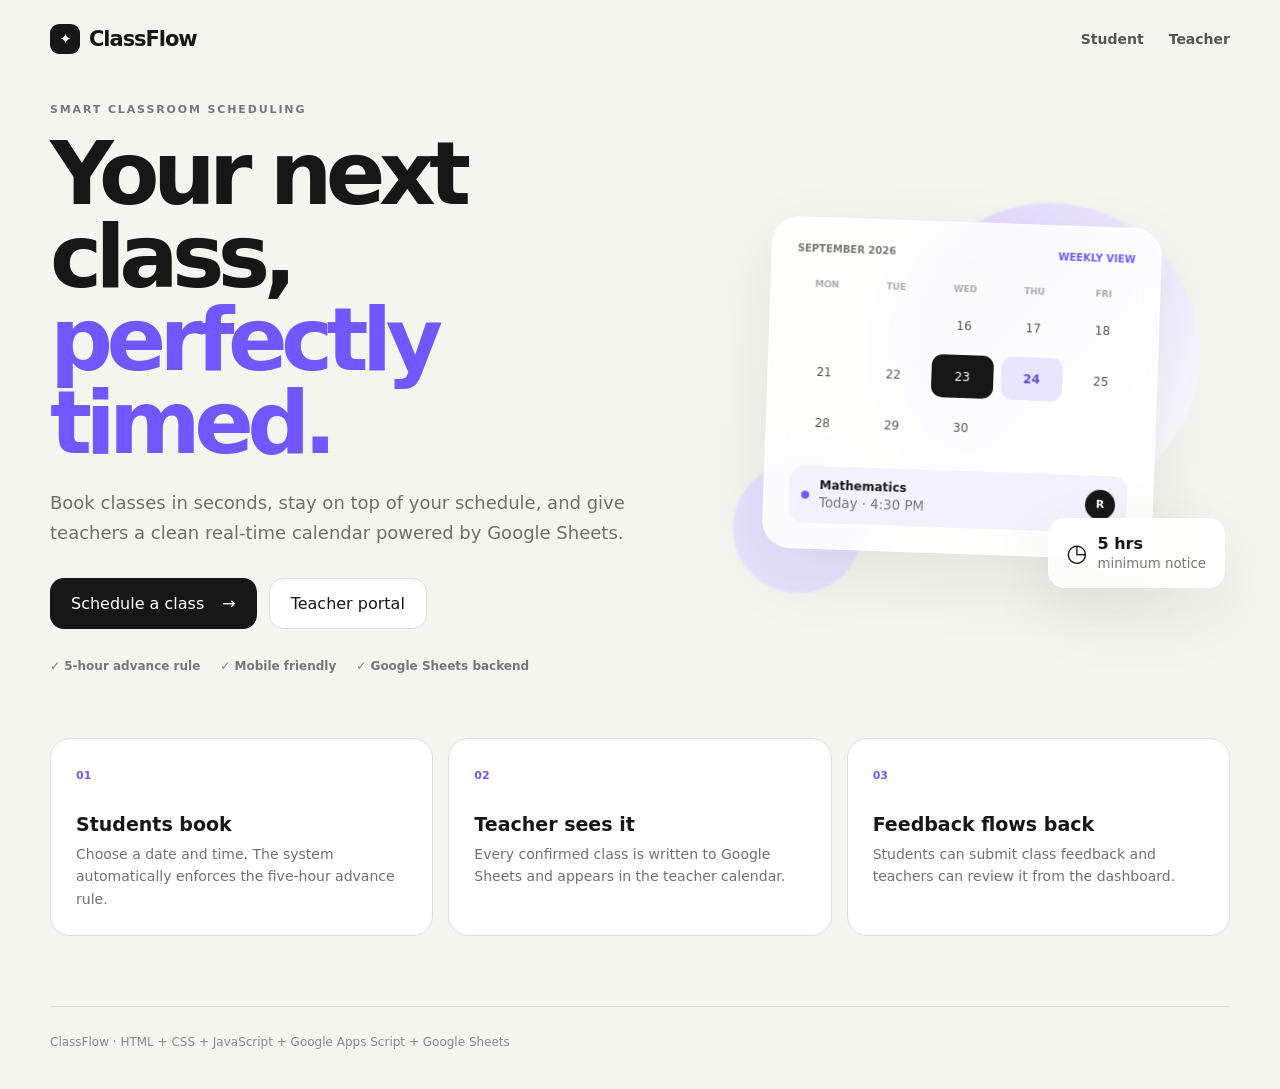
==== index.html @ 1877b94f "Initial ClassFlow project" ====
<!DOCTYPE html>
<html lang="en">
<head>
  <meta charset="UTF-8">
  <meta name="viewport" content="width=device-width, initial-scale=1.0">
  <title>ClassFlow — Smart Class Scheduling</title>
  <link rel="stylesheet" href="css/style.css">
</head>
<body class="landing">
  <nav class="nav container">
    <a class="brand" href="index.html"><span class="brand-mark">✦</span> ClassFlow</a>
    <div class="nav-links">
      <a href="student.html">Student</a>
      <a href="teacher-login.html">Teacher</a>
    </div>
  </nav>

  <main>
    <section class="hero container">
      <div class="hero-copy">
        <div class="eyebrow">SMART CLASSROOM SCHEDULING</div>
        <h1>Your next class,<br><span>perfectly timed.</span></h1>
        <p>Book classes in seconds, stay on top of your schedule, and give teachers a clean real-time calendar powered by Google Sheets.</p>
        <div class="hero-actions">
          <a class="btn btn-primary" href="student.html">Schedule a class <span>→</span></a>
          <a class="btn btn-ghost" href="teacher-login.html">Teacher portal</a>
        </div>
        <div class="trust-row"><span>✓ 5-hour advance rule</span><span>✓ Mobile friendly</span><span>✓ Google Sheets backend</span></div>
      </div>
      <div class="hero-visual">
        <div class="orb orb-a"></div><div class="orb orb-b"></div>
        <div class="calendar-card glass">
          <div class="cal-top"><span>SEPTEMBER 2026</span><b>WEEKLY VIEW</b></div>
          <div class="cal-grid mini-days"><b>MON</b><b>TUE</b><b>WED</b><b>THU</b><b>FRI</b></div>
          <div class="cal-grid mini-grid">
            <span></span><span></span><span>16</span><span>17</span><span>18</span>
            <span>21</span><span>22</span><span class="today">23</span><span class="booked">24</span><span>25</span>
            <span>28</span><span>29</span><span>30</span><span></span><span></span>
          </div>
          <div class="event-pill"><span class="dot"></span><div><strong>Mathematics</strong><small>Today · 4:30 PM</small></div><span class="avatar">R</span></div>
        </div>
        <div class="floating-stat glass"><span class="stat-icon">◷</span><div><strong>5 hrs</strong><small>minimum notice</small></div></div>
      </div>
    </section>

    <section class="features container">
      <article class="feature-card"><span>01</span><h3>Students book</h3><p>Choose a date and time. The system automatically enforces the five-hour advance rule.</p></article>
      <article class="feature-card"><span>02</span><h3>Teacher sees it</h3><p>Every confirmed class is written to Google Sheets and appears in the teacher calendar.</p></article>
      <article class="feature-card"><span>03</span><h3>Feedback flows back</h3><p>Students can submit class feedback and teachers can review it from the dashboard.</p></article>
    </section>
  </main>
  <footer class="container footer">ClassFlow · HTML + CSS + JavaScript + Google Apps Script + Google Sheets</footer>
</body>
</html>
---- css/style.css ----
:root{--bg:#f5f5f0;--ink:#171717;--muted:#70706b;--line:#deded7;--card:#fff;--accent:#7257ff;--accent2:#a28cff;--shadow:0 24px 70px rgba(25,25,20,.08);--radius:24px}*{box-sizing:border-box}html{scroll-behavior:smooth}body{margin:0;background:var(--bg);color:var(--ink);font-family:Inter,ui-sans-serif,system-ui,-apple-system,BlinkMacSystemFont,"Segoe UI",sans-serif}a{color:inherit;text-decoration:none}.container{width:min(1180px,calc(100% - 40px));margin:auto}.nav{height:78px;display:flex;align-items:center;justify-content:space-between}.brand{font-weight:900;letter-spacing:-.05em;font-size:21px;display:flex;align-items:center;gap:9px}.brand-mark{display:grid;place-items:center;width:30px;height:30px;border-radius:9px;background:var(--ink);color:white;font-size:15px}.nav-links{display:flex;align-items:center;gap:25px;color:#555;font-size:14px;font-weight:700}.nav-links a.active,.nav-links a:hover{color:var(--ink)}.text-btn{border:0;background:none;font:inherit;color:#555;cursor:pointer}.hero{min-height:620px;display:grid;grid-template-columns:1.05fr .95fr;align-items:center;gap:50px}.eyebrow,.section-kicker{font-size:11px;font-weight:900;letter-spacing:.17em;color:#777}.hero h1{font-size:clamp(52px,7vw,88px);line-height:.94;letter-spacing:-.075em;margin:17px 0 24px}.hero h1 span{color:var(--accent)}.hero-copy>p{font-size:18px;line-height:1.65;color:var(--muted);max-width:590px}.hero-actions{display:flex;gap:12px;margin:30px 0}.btn{display:inline-flex;align-items:center;justify-content:center;gap:18px;padding:15px 21px;border:0;border-radius:14px;font:800 14px inherit;cursor:pointer;transition:.2s transform,.2s box-shadow}.btn:hover{transform:translateY(-2px);box-shadow:0 12px 30px rgba(0,0,0,.1)}.btn-primary{background:var(--ink);color:#fff}.btn-ghost{background:#fff;border:1px solid var(--line)}.btn-full{width:100%;margin-top:8px}.trust-row{display:flex;gap:20px;flex-wrap:wrap;color:#777;font-size:12px;font-weight:700}.hero-visual{min-height:470px;position:relative;display:grid;place-items:center}.orb{position:absolute;border-radius:50%;filter:blur(1px)}.orb-a{width:300px;height:300px;background:linear-gradient(135deg,#ddd4ff,#fff);top:50px;right:30px}.orb-b{width:130px;height:130px;background:#e5e1ff;bottom:30px;left:40px}.glass{background:rgba(255,255,255,.82);backdrop-filter:blur(18px);border:1px solid rgba(255,255,255,.9);box-shadow:var(--shadow)}.calendar-card{position:relative;width:min(390px,90%);padding:25px;border-radius:28px;transform:rotate(2deg);z-index:2}.cal-top{display:flex;justify-content:space-between;font-size:10px;font-weight:900;color:#777}.cal-top b{color:var(--accent)}.cal-grid{display:grid;grid-template-columns:repeat(5,1fr);gap:8px;text-align:center}.mini-days{margin:25px 0 10px;font-size:9px;color:#aaa}.mini-grid span{height:43px;display:grid;place-items:center;border-radius:11px;font-size:12px;color:#555}.mini-grid .today{background:var(--ink);color:#fff}.mini-grid .booked{background:#e9e4ff;color:#5d48d9;font-weight:800}.event-pill{margin-top:22px;background:#f4f1ff;padding:12px;border-radius:15px;display:flex;align-items:center;gap:10px}.event-pill .dot{width:8px;height:8px;background:var(--accent);border-radius:50%}.event-pill div{flex:1}.event-pill strong{display:block;font-size:12px}.event-pill small{color:#777}.avatar{width:30px;height:30px;border-radius:50%;background:#181818;color:white;display:grid;place-items:center;font-size:11px;font-weight:800}.floating-stat{position:absolute;bottom:35px;right:5px;padding:15px 18px;border-radius:17px;display:flex;gap:10px;align-items:center;z-index:3}.stat-icon{font-size:24px}.floating-stat strong{display:block}.floating-stat small{color:#777}.features{display:grid;grid-template-columns:repeat(3,1fr);gap:15px;padding:40px 0 70px}.feature-card{background:#fff;border:1px solid var(--line);padding:25px;border-radius:20px}.feature-card>span{font-size:11px;color:var(--accent);font-weight:900}.feature-card h3{margin:30px 0 8px;font-size:19px}.feature-card p{margin:0;color:var(--muted);line-height:1.6;font-size:14px}.footer{border-top:1px solid var(--line);padding:28px 0 40px;color:#888;font-size:12px}.dashboard{padding:45px 0 80px}.page-heading{display:flex;justify-content:space-between;align-items:end;gap:30px;margin-bottom:30px}.page-heading h1{font-size:46px;letter-spacing:-.055em;margin:8px 0}.page-heading p{color:var(--muted);margin:0;line-height:1.5}.centered{text-align:center;justify-content:center;align-items:center}.date-chip,.calendar-controls{background:#fff;border:1px solid var(--line);padding:12px 16px;border-radius:13px;font-weight:800;font-size:13px}.dashboard-grid{display:grid;grid-template-columns:1.35fr .85fr;gap:18px}.teacher-grid{grid-template-columns:1fr 1fr}.panel{background:var(--card);border:1px solid var(--line);border-radius:var(--radius);padding:28px;box-shadow:0 8px 35px rgba(20,20,15,.035)}.panel-head{display:flex;justify-content:space-between;align-items:start;margin-bottom:25px}.panel h2{font-size:22px;letter-spacing:-.04em;margin:5px 0 0}.live-dot{font-size:9px;color:#3f8759;background:#edf8f0;border-radius:99px;padding:7px 9px;font-weight:900}.form-grid{display:grid;grid-template-columns:1fr 1fr;gap:15px}label,.field-label{display:block;font-size:12px;font-weight:800;margin-bottom:16px}input,textarea{display:block;width:100%;margin-top:7px;padding:13px 14px;border:1px solid var(--line);border-radius:12px;background:#fafaf8;font:500 14px inherit;color:var(--ink);outline:none}input:focus,textarea:focus{border-color:var(--accent);box-shadow:0 0 0 3px rgba(114,87,255,.09)}textarea{resize:vertical}.rule-box{display:flex;gap:12px;align-items:center;background:#f5f2ff;border-radius:14px;padding:13px 15px;margin:4px 0 18px}.rule-box span{font-size:22px}.rule-box strong,.rule-box small{display:block}.rule-box small{font-size:11px;color:#777;margin-top:2px}.icon-btn{width:34px;height:34px;border:1px solid var(--line);background:#fff;border-radius:10px;cursor:pointer;font-size:16px}.class-list{display:flex;flex-direction:column;gap:10px}.class-item{border:1px solid var(--line);border-radius:15px;padding:14px;display:flex;gap:12px;align-items:center}.class-time{min-width:72px;font-weight:900;font-size:12px}.class-main{flex:1}.class-main strong{display:block;font-size:13px}.class-main small{display:block;color:#777;margin-top:3px}.class-status{font-size:9px;font-weight:900;background:#eef8f0;color:#3d7b51;border-radius:99px;padding:6px}.empty{padding:25px 5px;color:#999;font-size:13px;text-align:center}.notice{padding:13px 15px;border-radius:13px;background:#f0edff;color:#5742c6;font-size:13px;margin-bottom:18px}.notice.error{background:#fff0ef;color:#a34238}.hidden{display:none!important}.mini-link{font-size:12px;font-weight:800;color:var(--accent)}.stats-grid{display:grid;grid-template-columns:repeat(4,1fr);gap:13px;margin-bottom:18px}.stat-card{background:#fff;border:1px solid var(--line);border-radius:18px;padding:20px}.stat-card small{font-size:9px;letter-spacing:.12em;font-weight:900;color:#999}.stat-card strong{font-size:32px;display:block;margin:8px 0 0;letter-spacing:-.06em}.stat-card span{font-size:11px;color:#888}.feedback-item{border-bottom:1px solid var(--line);padding:13px 0}.feedback-item:last-child{border-bottom:0}.feedback-meta{display:flex;justify-content:space-between;font-size:12px;font-weight:800}.stars-small{letter-spacing:2px;color:#8d75ff}.feedback-item p{font-size:12px;color:#666;line-height:1.55;margin:7px 0}.narrow-page{max-width:700px;padding:60px 20px}.feedback-panel{margin-top:20px}.stars{display:flex;gap:5px;margin:8px 0 20px}.stars button{background:none;border:0;color:#d8d8d1;font-size:34px;cursor:pointer;padding:0 2px}.stars button.selected{color:#765cff}.auth-page{min-height:100vh;background:radial-gradient(circle at 50% 0,#e9e3ff 0,#f5f5f0 42%)}.auth-wrap{min-height:calc(100vh - 78px);display:grid;place-items:center;padding:30px}.auth-card{width:min(440px,100%);padding:40px}.auth-logo{width:48px;height:48px;border-radius:15px;background:var(--ink);color:#fff;display:grid;place-items:center;margin-bottom:28px}.auth-card h1{font-size:38px;letter-spacing:-.06em;margin:8px 0}.auth-card>p{color:#777;font-size:13px;line-height:1.6}.small-note{font-size:10px!important;color:#999!important;margin-top:18px;text-align:center}.calendar-controls{display:flex;align-items:center;gap:12px}.calendar-controls strong{min-width:135px;text-align:center}.calendar-panel{padding:0;overflow:hidden}.calendar-week{display:grid;grid-template-columns:repeat(7,1fr);background:#fafaf8;border-bottom:1px solid var(--line)}.calendar-week span{padding:14px;text-align:center;font-size:9px;font-weight:900;color:#999}.calendar-grid{display:grid;grid-template-columns:repeat(7,1fr)}.day-cell{min-height:130px;border-right:1px solid var(--line);border-bottom:1px solid var(--line);padding:10px}.day-cell:nth-child(7n){border-right:0}.day-num{font-size:11px;font-weight:900}.day-cell.muted{background:#fafaf8;color:#bbb}.day-cell.today .day-num{background:var(--ink);color:white;border-radius:50%;width:25px;height:25px;display:grid;place-items:center}.calendar-event{background:#f0edff;color:#5944c5;border-left:3px solid var(--accent);padding:7px;margin-top:8px;border-radius:7px;font-size:10px}.calendar-event strong{display:block}.calendar-event span{display:block;margin-top:2px;color:#7869b7}@media(max-width:850px){.hero{grid-template-columns:1fr;padding:55px 0 20px}.hero-visual{min-height:390px}.features,.dashboard-grid,.teacher-grid{grid-template-columns:1fr}.stats-grid{grid-template-columns:1fr 1fr}.page-heading{align-items:start;flex-direction:column}.calendar-controls{align-self:stretch;justify-content:space-between}}@media(max-width:600px){.container{width:min(100% - 26px,1180px)}.nav{height:68px}.nav-links{gap:12px}.nav-links a{font-size:12px}.hero h1{font-size:52px}.hero-copy>p{font-size:15px}.trust-row{font-size:10px}.features{grid-template-columns:1fr}.panel{padding:20px;border-radius:19px}.form-grid{grid-template-columns:1fr}.page-heading h1{font-size:36px}.stats-grid{gap:8px}.stat-card{padding:14px}.stat-card strong{font-size:25px}.calendar-week span{padding:10px 2px;font-size:8px}.day-cell{min-height:90px;padding:7px}.calendar-event{font-size:8px;padding:5px}.calendar-event span{display:none}.calendar-controls{width:100%}.floating-stat{right:0}.calendar-card{width:95%}}
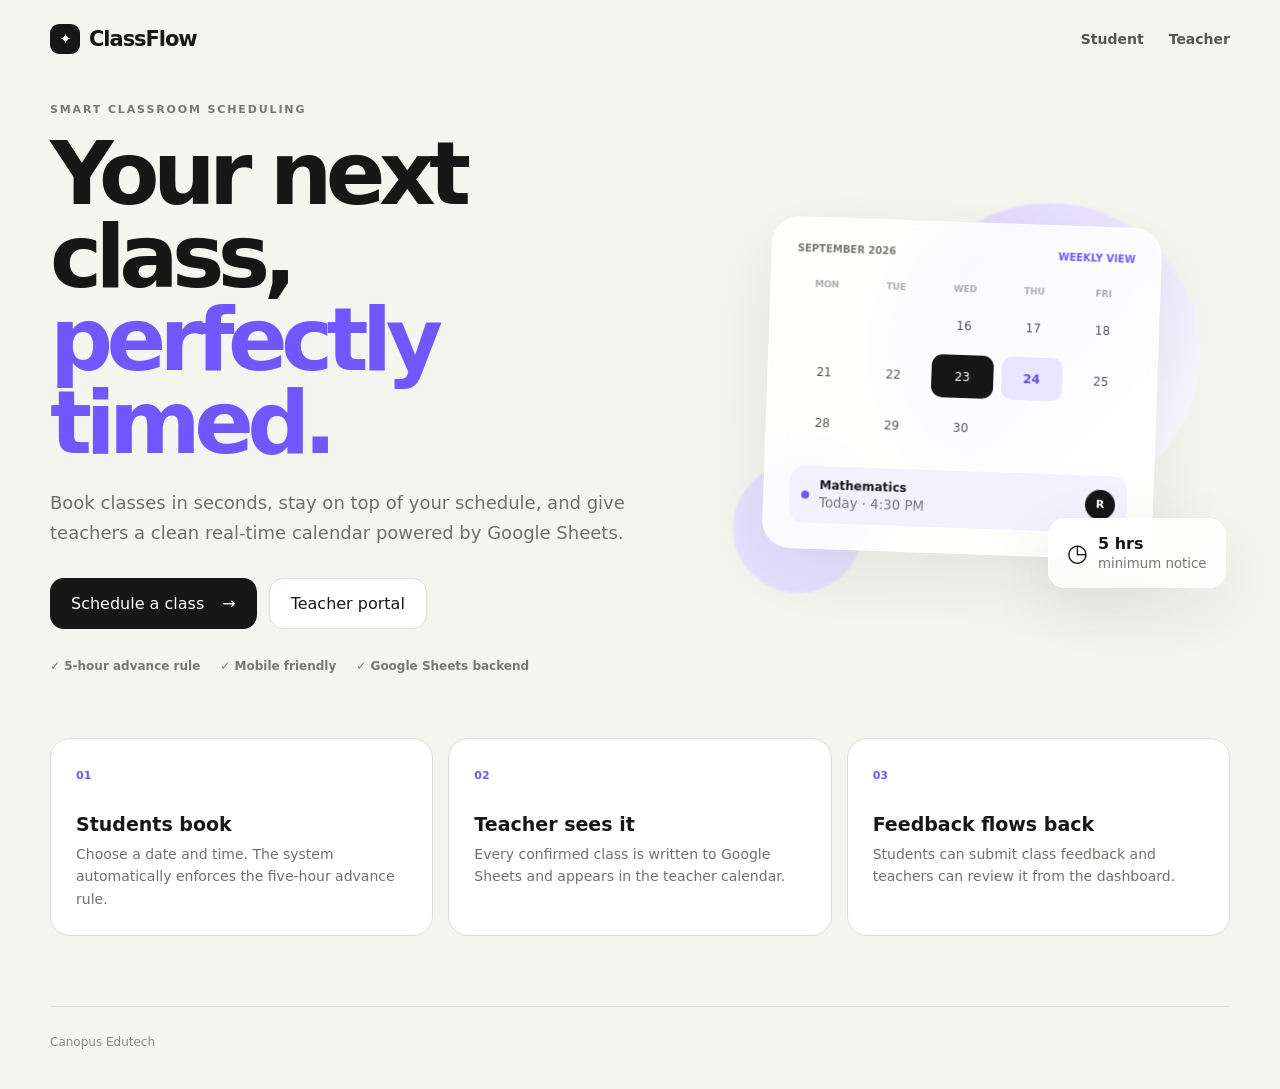
==== commit d635cc2f: "Update title and footer to Canopus Edutech" ====
--- a/index.html
+++ b/index.html
@@ -3,7 +3,7 @@
 <head>
   <meta charset="UTF-8">
   <meta name="viewport" content="width=device-width, initial-scale=1.0">
-  <title>ClassFlow — Smart Class Scheduling</title>
+  <title>Canopus Edutech — Smart Class Scheduling</title>
   <link rel="stylesheet" href="css/style.css">
 </head>
 <body class="landing">
@@ -49,6 +49,6 @@
       <article class="feature-card"><span>03</span><h3>Feedback flows back</h3><p>Students can submit class feedback and teachers can review it from the dashboard.</p></article>
     </section>
   </main>
-  <footer class="container footer">ClassFlow · HTML + CSS + JavaScript + Google Apps Script + Google Sheets</footer>
+  <footer class="container footer">Canopus Edutech</footer>
 </body>
-</html>+</html>
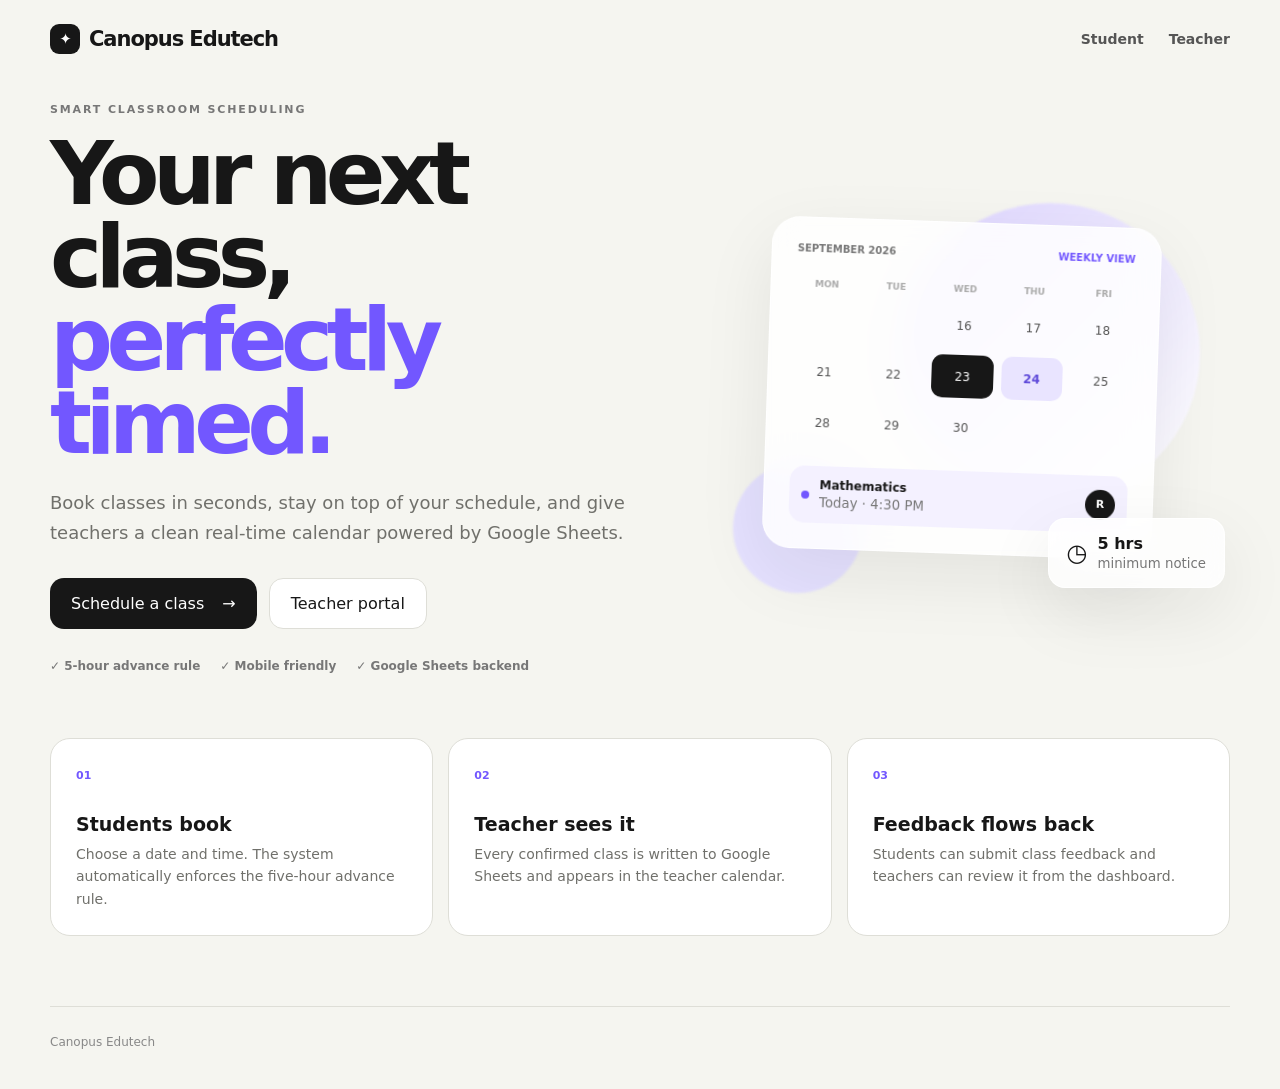
==== commit 09a030b1: "Update brand name from ClassFlow to Canopus Edutech" ====
--- a/index.html
+++ b/index.html
@@ -8,7 +8,7 @@
 </head>
 <body class="landing">
   <nav class="nav container">
-    <a class="brand" href="index.html"><span class="brand-mark">✦</span> ClassFlow</a>
+    <a class="brand" href="index.html"><span class="brand-mark">✦</span> Canopus Edutech</a>
     <div class="nav-links">
       <a href="student.html">Student</a>
       <a href="teacher-login.html">Teacher</a>
